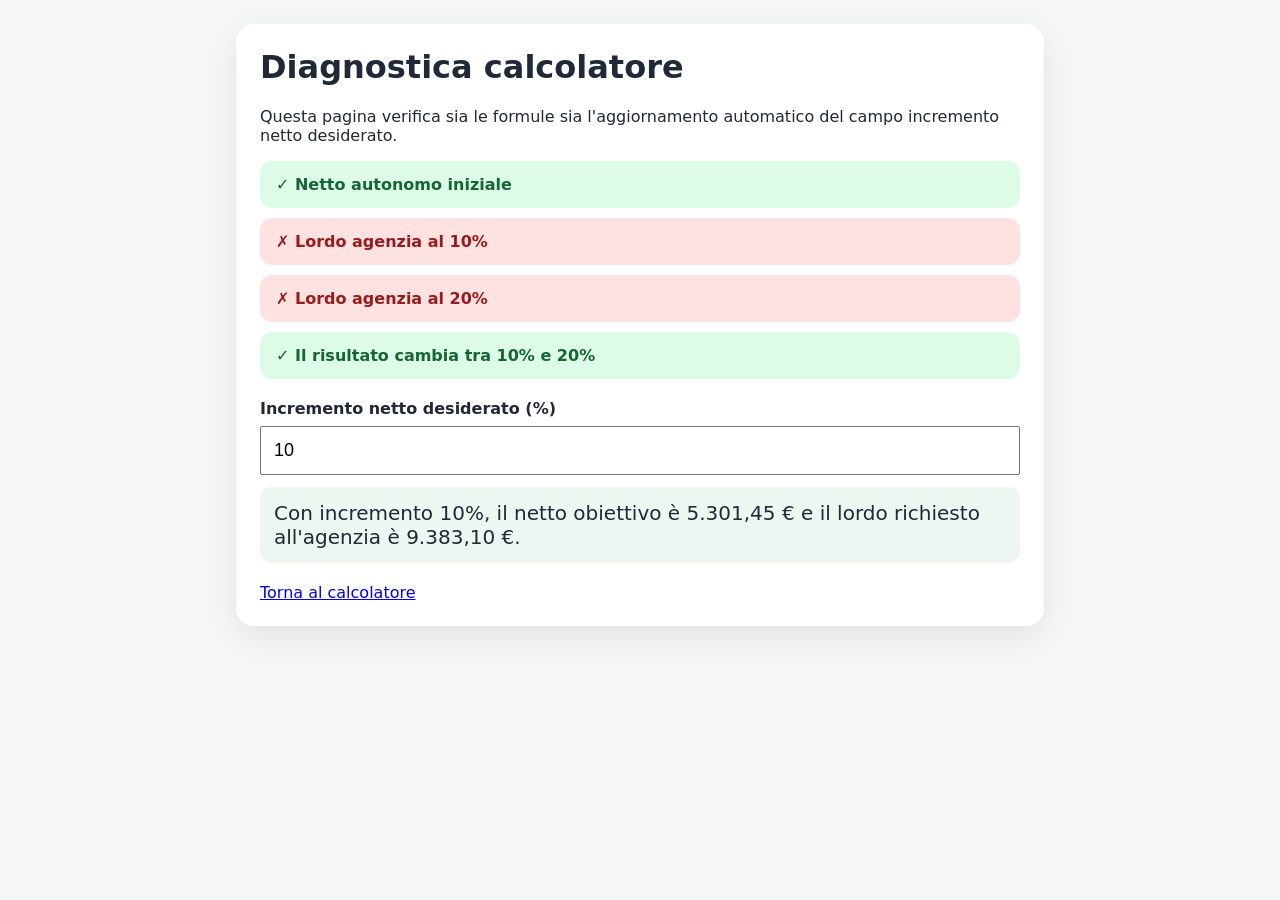
==== tests.html @ aea63d43 "Add visible automated diagnostics for calculation updates" ====
<!DOCTYPE html>
<html lang="it">
<head>
  <meta charset="UTF-8" />
  <meta name="viewport" content="width=device-width, initial-scale=1.0" />
  <title>Test calcolatore affittacamere</title>
  <style>
    body{font-family:system-ui,-apple-system,sans-serif;background:#f4f7f5;color:#1f2937;margin:0;padding:24px}
    main{max-width:760px;margin:auto;background:white;padding:24px;border-radius:18px;box-shadow:0 10px 30px rgba(0,0,0,.08)}
    h1{margin-top:0}.test{padding:14px 16px;border-radius:12px;margin:10px 0;font-weight:700}.ok{background:#dcfce7;color:#166534}.ko{background:#fee2e2;color:#991b1b}
    label{display:block;margin-top:20px;font-weight:700}input{font-size:18px;padding:12px;width:100%;box-sizing:border-box;margin-top:8px}.result{font-size:20px;margin-top:12px;padding:14px;background:#eef6f2;border-radius:12px}a{display:inline-block;margin-top:20px}
  </style>
</head>
<body>
<main>
  <h1>Diagnostica calcolatore</h1>
  <p>Questa pagina verifica sia le formule sia l'aggiornamento automatico del campo incremento netto desiderato.</p>
  <div id="tests"></div>
  <label for="increase">Incremento netto desiderato (%)</label>
  <input id="increase" inputmode="decimal" value="10" />
  <div id="liveResult" class="result"></div>
  <a href="./">Torna al calcolatore</a>
</main>
<script>
  const fmt = v => new Intl.NumberFormat('it-IT',{style:'currency',currency:'EUR'}).format(v);
  const parse = v => Number(String(v).trim().replace(',', '.'));
  function calc(increase){
    const gross=6300, ota=.235, agency=.20;
    const autNet=gross*(1-ota);
    const agencyResidual=1-ota-agency;
    const target=autNet*(1+increase/100);
    return {autNet,target,higherGross:target/agencyResidual};
  }
  const assertions=[
    ['Netto autonomo iniziale', Math.abs(calc(10).autNet-4819.5)<.01],
    ['Lordo agenzia al 10%', Math.abs(calc(10).higherGross-9382.21)<.1],
    ['Lordo agenzia al 20%', Math.abs(calc(20).higherGross-10235.75)<.1],
    ['Il risultato cambia tra 10% e 20%', Math.abs(calc(10).higherGross-calc(20).higherGross)>800]
  ];
  document.getElementById('tests').innerHTML=assertions.map(([name,ok])=>`<div class="test ${ok?'ok':'ko'}">${ok?'✓':'✗'} ${name}</div>`).join('');
  const input=document.getElementById('increase');
  const result=document.getElementById('liveResult');
  function update(){
    const value=parse(input.value);
    if(!Number.isFinite(value)){result.textContent='Valore non valido';return;}
    const r=calc(value);
    result.textContent=`Con incremento ${value}%, il netto obiettivo è ${fmt(r.target)} e il lordo richiesto all'agenzia è ${fmt(r.higherGross)}.`;
  }
  ['input','change','blur'].forEach(e=>input.addEventListener(e,update));
  update();
</script>
</body>
</html>
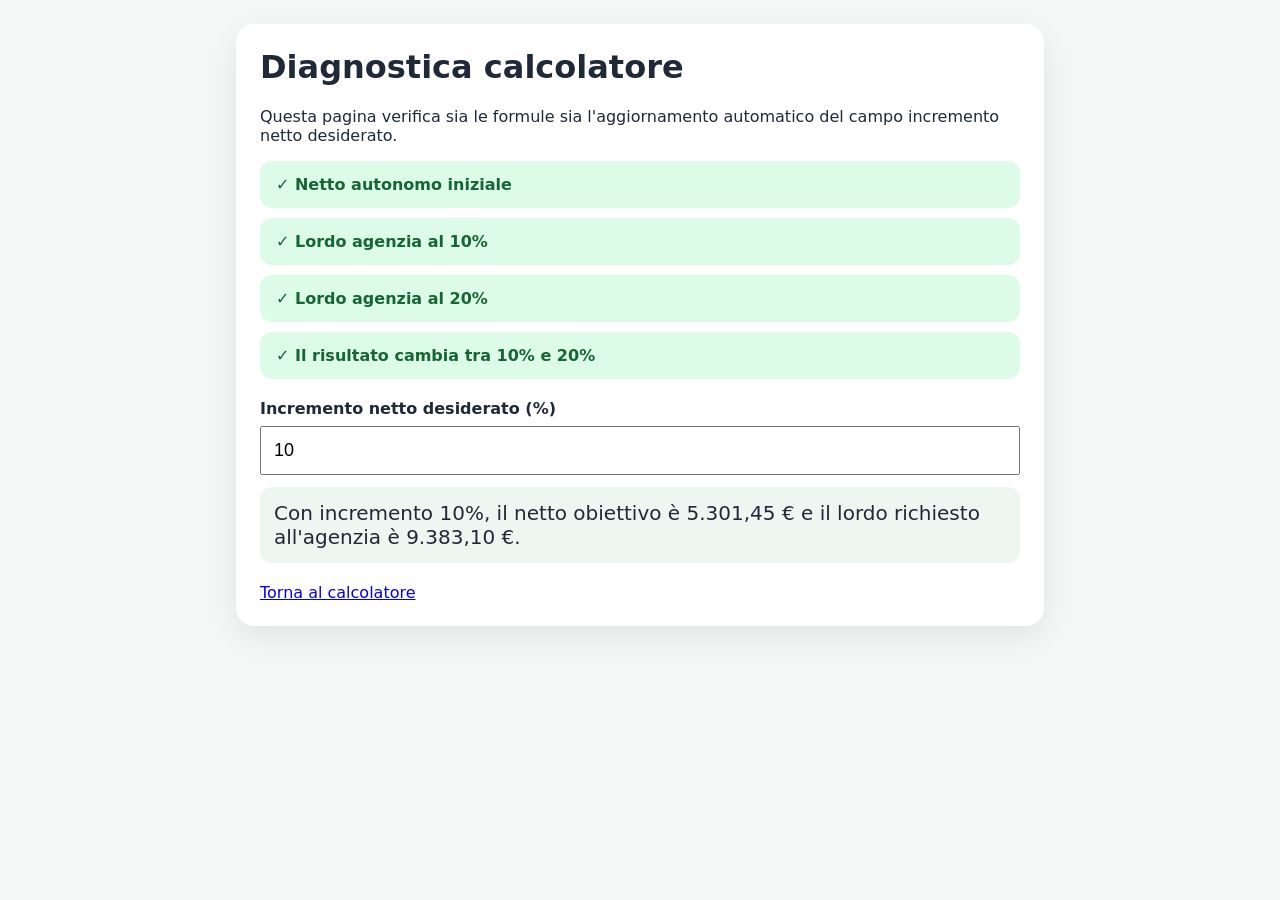
==== commit bcf4e1e9: "Correct diagnostic expected values" ====
--- a/tests.html
+++ b/tests.html
@@ -33,8 +33,8 @@
   }
   const assertions=[
     ['Netto autonomo iniziale', Math.abs(calc(10).autNet-4819.5)<.01],
-    ['Lordo agenzia al 10%', Math.abs(calc(10).higherGross-9382.21)<.1],
-    ['Lordo agenzia al 20%', Math.abs(calc(20).higherGross-10235.75)<.1],
+    ['Lordo agenzia al 10%', Math.abs(calc(10).higherGross-9383.10)<.1],
+    ['Lordo agenzia al 20%', Math.abs(calc(20).higherGross-10236.11)<.1],
     ['Il risultato cambia tra 10% e 20%', Math.abs(calc(10).higherGross-calc(20).higherGross)>800]
   ];
   document.getElementById('tests').innerHTML=assertions.map(([name,ok])=>`<div class="test ${ok?'ok':'ko'}">${ok?'✓':'✗'} ${name}</div>`).join('');
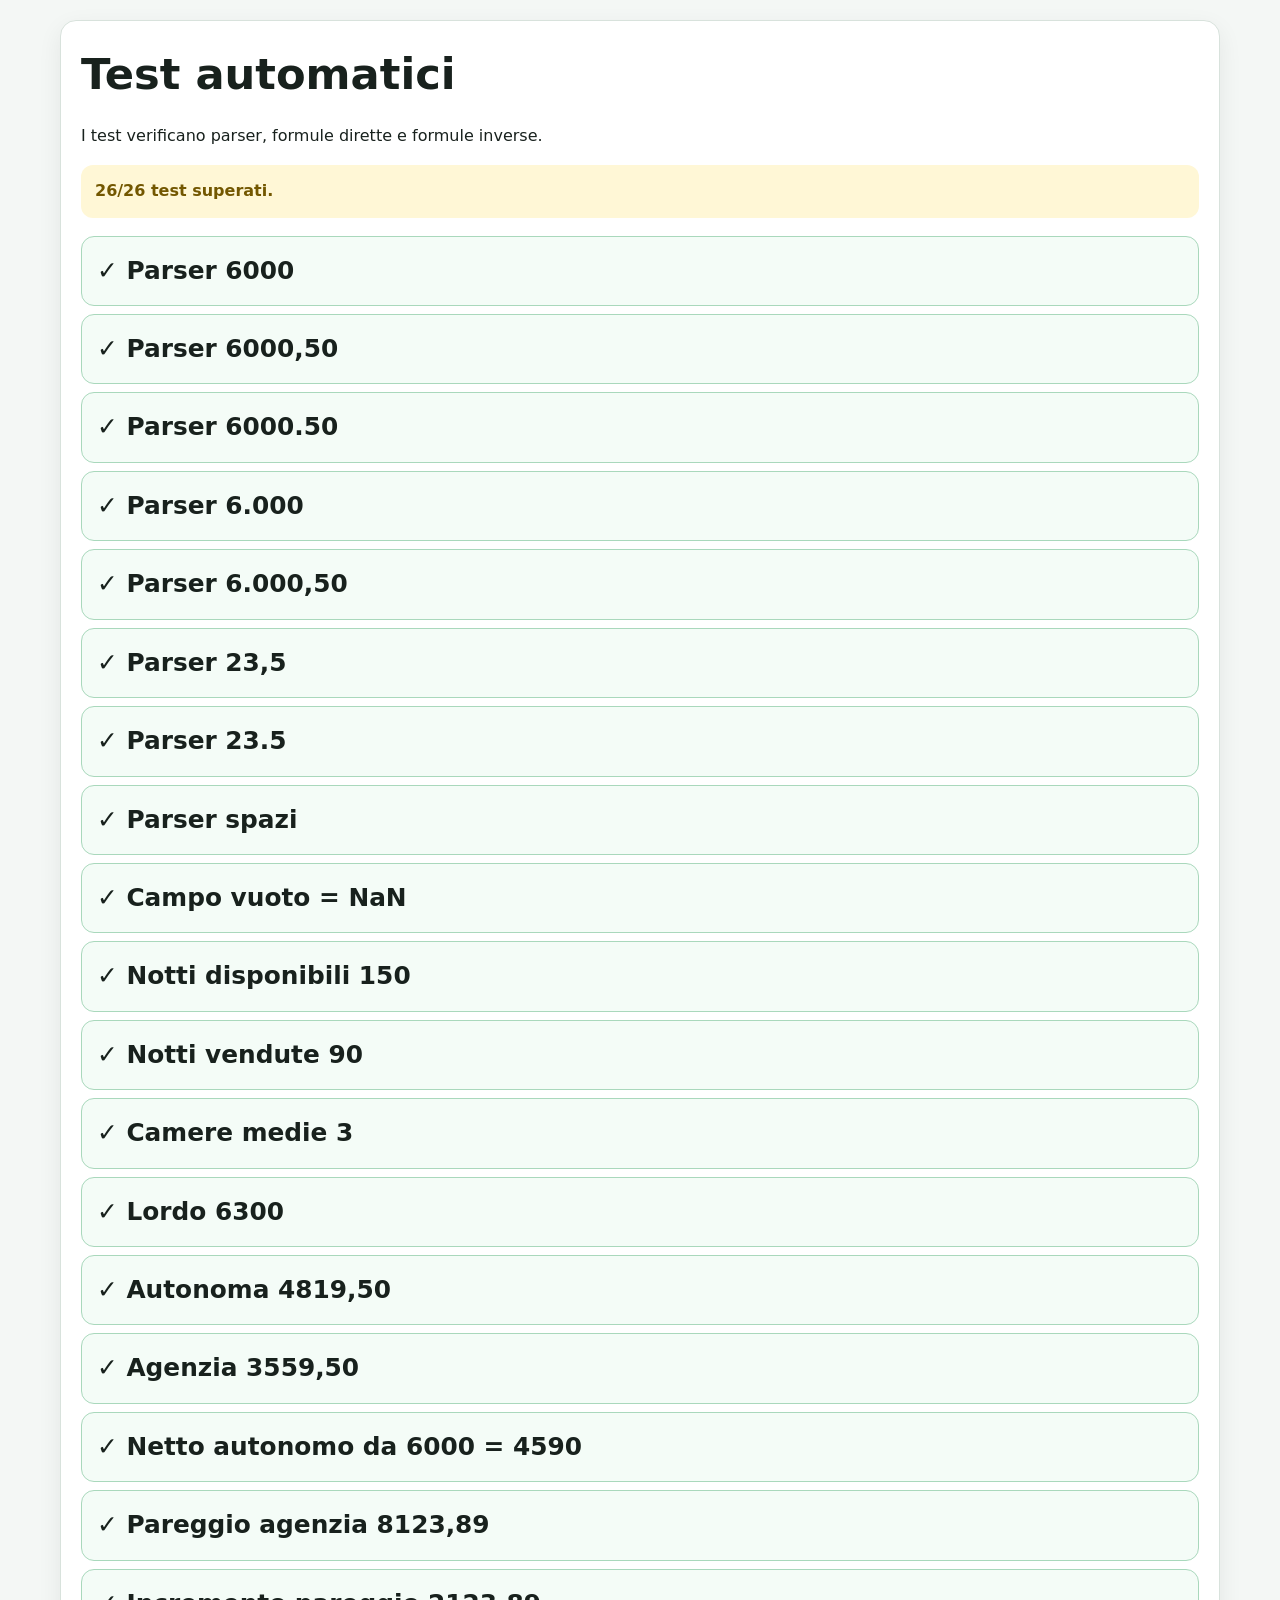
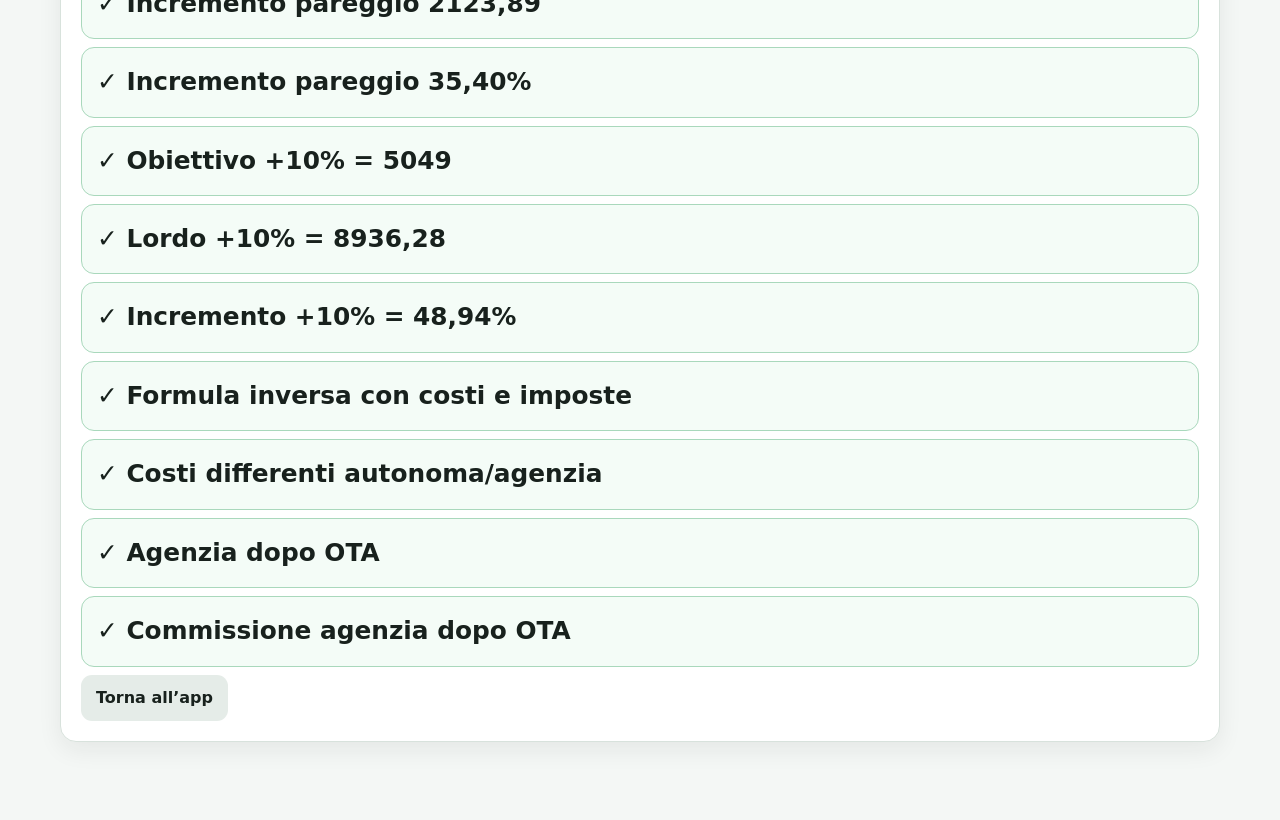
==== commit 7c52dba2: "Expand browser formula test suite" ====
--- a/tests.html
+++ b/tests.html
@@ -1,53 +1,9 @@
-<!DOCTYPE html>
-<html lang="it">
-<head>
-  <meta charset="UTF-8" />
-  <meta name="viewport" content="width=device-width, initial-scale=1.0" />
-  <title>Test calcolatore affittacamere</title>
-  <style>
-    body{font-family:system-ui,-apple-system,sans-serif;background:#f4f7f5;color:#1f2937;margin:0;padding:24px}
-    main{max-width:760px;margin:auto;background:white;padding:24px;border-radius:18px;box-shadow:0 10px 30px rgba(0,0,0,.08)}
-    h1{margin-top:0}.test{padding:14px 16px;border-radius:12px;margin:10px 0;font-weight:700}.ok{background:#dcfce7;color:#166534}.ko{background:#fee2e2;color:#991b1b}
-    label{display:block;margin-top:20px;font-weight:700}input{font-size:18px;padding:12px;width:100%;box-sizing:border-box;margin-top:8px}.result{font-size:20px;margin-top:12px;padding:14px;background:#eef6f2;border-radius:12px}a{display:inline-block;margin-top:20px}
-  </style>
-</head>
-<body>
-<main>
-  <h1>Diagnostica calcolatore</h1>
-  <p>Questa pagina verifica sia le formule sia l'aggiornamento automatico del campo incremento netto desiderato.</p>
-  <div id="tests"></div>
-  <label for="increase">Incremento netto desiderato (%)</label>
-  <input id="increase" inputmode="decimal" value="10" />
-  <div id="liveResult" class="result"></div>
-  <a href="./">Torna al calcolatore</a>
-</main>
-<script>
-  const fmt = v => new Intl.NumberFormat('it-IT',{style:'currency',currency:'EUR'}).format(v);
-  const parse = v => Number(String(v).trim().replace(',', '.'));
-  function calc(increase){
-    const gross=6300, ota=.235, agency=.20;
-    const autNet=gross*(1-ota);
-    const agencyResidual=1-ota-agency;
-    const target=autNet*(1+increase/100);
-    return {autNet,target,higherGross:target/agencyResidual};
-  }
-  const assertions=[
-    ['Netto autonomo iniziale', Math.abs(calc(10).autNet-4819.5)<.01],
-    ['Lordo agenzia al 10%', Math.abs(calc(10).higherGross-9383.10)<.1],
-    ['Lordo agenzia al 20%', Math.abs(calc(20).higherGross-10236.11)<.1],
-    ['Il risultato cambia tra 10% e 20%', Math.abs(calc(10).higherGross-calc(20).higherGross)>800]
-  ];
-  document.getElementById('tests').innerHTML=assertions.map(([name,ok])=>`<div class="test ${ok?'ok':'ko'}">${ok?'✓':'✗'} ${name}</div>`).join('');
-  const input=document.getElementById('increase');
-  const result=document.getElementById('liveResult');
-  function update(){
-    const value=parse(input.value);
-    if(!Number.isFinite(value)){result.textContent='Valore non valido';return;}
-    const r=calc(value);
-    result.textContent=`Con incremento ${value}%, il netto obiettivo è ${fmt(r.target)} e il lordo richiesto all'agenzia è ${fmt(r.higherGross)}.`;
-  }
-  ['input','change','blur'].forEach(e=>input.addEventListener(e,update));
-  update();
-</script>
-</body>
-</html>
+<!DOCTYPE html><html lang="it"><head><meta charset="UTF-8"><meta name="viewport" content="width=device-width,initial-scale=1"><title>Test formule</title><link rel="stylesheet" href="style.css?v=7"></head><body><main class="container"><section class="section"><h1>Test automatici</h1><p>I test verificano parser, formule dirette e formule inverse.</p><div id="summary" class="notice"></div><div id="tests"></div><a class="btn-link" href="./">Torna all’app</a></section></main><script src="core.js?v=7"></script><script>
+const C=AppCore,results=[];const near=(a,b,t=.02)=>Math.abs(a-b)<=t;function test(name,fn){try{const ok=!!fn();results.push({name,ok})}catch(e){results.push({name,ok:false,error:e.message})}}
+const base={rooms:5,days:30,averagePrice:70,occupancy:60,otaCommission:23.5,agencyCommission:20,agencyCommissionBase:'gross',minimumNet:2000,desiredIncrease:10,taxRate:0,includeTaxes:false,autCleaning:0,autFixed:0,autMaintenance:0,agencyCleaning:0,agencyFixed:0,agencyExtra:0,agencyMaintenance:0,autIncludeCleaning:false,autIncludeFixed:false,autIncludeMaintenance:false,agencyIncludeCleaning:false,agencyIncludeFixed:false,agencyIncludeExtra:false,agencyIncludeMaintenance:false};
+test('Parser 6000',()=>C.parseLocaleNumber('6000',{monetary:true})===6000);test('Parser 6000,50',()=>C.parseLocaleNumber('6000,50',{monetary:true})===6000.5);test('Parser 6000.50',()=>C.parseLocaleNumber('6000.50',{monetary:true})===6000.5);test('Parser 6.000',()=>C.parseLocaleNumber('6.000',{monetary:true})===6000);test('Parser 6.000,50',()=>C.parseLocaleNumber('6.000,50',{monetary:true})===6000.5);test('Parser 23,5',()=>C.parseLocaleNumber('23,5')===23.5);test('Parser 23.5',()=>C.parseLocaleNumber('23.5')===23.5);test('Parser spazi',()=>C.parseLocaleNumber(' 6 000,50 ',{monetary:true})===6000.5);test('Campo vuoto = NaN',()=>Number.isNaN(C.parseLocaleNumber('',{monetary:true})));
+const r=C.calculate(base);test('Notti disponibili 150',()=>r.available===150);test('Notti vendute 90',()=>near(r.sold,90));test('Camere medie 3',()=>near(r.avgOccupied,3));test('Lordo 6300',()=>near(r.gross,6300));test('Autonoma 4819,50',()=>near(r.autNet,4819.5));test('Agenzia 3559,50',()=>near(r.agencyNet,3559.5));
+const r6000=C.calculate(base,6000);test('Netto autonomo da 6000 = 4590',()=>near(r6000.autNet,4590));test('Pareggio agenzia 8123,89',()=>near(r6000.breakEvenGross,8123.89,.03));test('Incremento pareggio 2123,89',()=>near(r6000.breakEvenEuro,2123.89,.03));test('Incremento pareggio 35,40%',()=>near(r6000.breakEvenPct,35.398,.03));test('Obiettivo +10% = 5049',()=>near(r6000.targetNet,5049));test('Lordo +10% = 8936,28',()=>near(r6000.higherGross,8936.28,.03));test('Incremento +10% = 48,94%',()=>near(r6000.higherPct,48.938,.03));
+const costs={...base,includeTaxes:true,taxRate:20,autIncludeFixed:true,autFixed:300,autIncludeCleaning:true,autCleaning:200,agencyIncludeFixed:true,agencyFixed:100,agencyIncludeCleaning:true,agencyCleaning:0,agencyIncludeExtra:true,agencyExtra:150};const cr=C.calculate(costs,6000);test('Formula inversa con costi e imposte',()=>near(C.netFromGross(cr.breakEvenGross,cr.agencyResidual,cr.agencyCosts,cr.taxFactor),cr.autNet,.03));test('Costi differenti autonoma/agenzia',()=>cr.autCosts===500&&cr.agencyCosts===250);const after=C.calculate({...base,agencyCommissionBase:'afterOta'},6000);test('Agenzia dopo OTA',()=>near(after.agencyResidual,.612));test('Commissione agenzia dopo OTA',()=>near(after.agencyCost,918));
+const passed=results.filter(x=>x.ok).length;document.getElementById('summary').textContent=`${passed}/${results.length} test superati.`;document.getElementById('tests').innerHTML=results.map(x=>`<div class="card ${x.ok?'good-panel':'bad-panel'}" style="margin-bottom:8px"><strong>${x.ok?'✓':'✗'} ${x.name}</strong>${x.error?`<br>${x.error}`:''}</div>`).join('');window.TEST_RESULTS=results;
+</script></body></html>
--- a/style.css
+++ b/style.css
@@ -0,0 +1 @@
+:root{--bg:#f4f7f5;--surface:#fff;--text:#18211d;--muted:#5d6a64;--border:#d8e2dc;--primary:#1f6f50;--primary-dark:#174f3a;--green:#176b43;--green-bg:#e8f7ef;--red:#a92f2a;--red-bg:#fff0ef;--yellow:#735700;--yellow-bg:#fff7d6;--blue-bg:#eef7ff;--blue:#397eae;--shadow:0 8px 24px rgba(24,33,29,.07)}*{box-sizing:border-box}html{scroll-behavior:smooth}body{margin:0;font-family:system-ui,-apple-system,"Segoe UI",sans-serif;background:var(--bg);color:var(--text);line-height:1.55;font-size:16px}header{background:linear-gradient(135deg,#174d38,#2a805e);color:#fff;padding:30px 18px;border-radius:0 0 22px 22px}.inner,.container{width:min(1160px,calc(100% - 24px));margin:auto}.container{padding:20px 0 60px}h1{margin:0 0 6px;font-size:clamp(1.8rem,5vw,2.7rem)}h2{margin:0 0 8px;font-size:clamp(1.25rem,4vw,1.7rem)}h3{margin-top:0}.section{background:var(--surface);border:1px solid var(--border);border-radius:16px;padding:20px;margin-bottom:18px;box-shadow:var(--shadow)}.grid{display:grid;grid-template-columns:repeat(2,minmax(0,1fr));gap:15px}.grid-3{grid-template-columns:repeat(3,minmax(0,1fr))}.split{display:grid;grid-template-columns:repeat(2,minmax(0,1fr));gap:16px}.top{margin-top:16px}.field{display:flex;flex-direction:column;gap:6px}.field small,.explain{color:var(--muted);font-size:.9rem;margin-top:0}label,legend{font-weight:750}input,select,textarea,button,.btn-link{font:inherit}input,select,textarea{width:100%;min-height:48px;border:2px solid #b8c7bf;border-radius:11px;padding:10px 12px;background:#fff;color:var(--text)}input:not([type=checkbox]),select{background:var(--blue-bg);border-color:var(--blue)}input:focus,select:focus,textarea:focus,button:focus-visible,.btn-link:focus-visible{outline:3px solid rgba(31,111,80,.28);outline-offset:2px}input[type=checkbox]{width:21px;height:21px;min-height:auto;accent-color:var(--primary)}button,.btn-link{min-height:46px;border:0;border-radius:11px;padding:11px 15px;font-weight:750;cursor:pointer;text-decoration:none;display:inline-flex;align-items:center;justify-content:center}.btn-primary{background:var(--primary);color:#fff}.btn-secondary,.btn-link{background:#e5ece8;color:var(--text)}.toolbar{display:flex;gap:10px;flex-wrap:wrap;margin:18px 0}.error-box{display:none;background:var(--red-bg);border:1px solid #e3a7a3;color:var(--red);padding:14px;border-radius:12px;margin-bottom:16px;font-weight:700}.change-toast{display:none;position:sticky;top:8px;z-index:20;background:#172a22;color:#fff;padding:12px 14px;border-radius:12px;margin-bottom:12px}.change-toast.show{display:block}.notice{padding:14px;border-radius:12px;background:var(--yellow-bg);color:var(--yellow);margin-bottom:18px;font-weight:650}.cards{display:grid;grid-template-columns:repeat(4,minmax(0,1fr));gap:13px}.card,.result-panel{background:#f8faf9;border:1px solid var(--border);border-radius:13px;padding:15px}.card span{display:block;color:var(--muted);font-size:.88rem;margin-bottom:6px}.card strong,.big{font-size:clamp(1.18rem,4vw,1.55rem);overflow-wrap:anywhere}.result-row{display:flex;justify-content:space-between;gap:14px;padding:9px 0;border-bottom:1px dashed var(--border)}.result-row strong{text-align:right}.loss{display:none;margin-top:10px;background:var(--red-bg);color:var(--red);padding:10px;border-radius:10px;font-weight:800}.negative{color:var(--red)!important}.bad-panel{border-color:#df9d99;background:#fff8f7}.good-panel{border-color:#a9d8bc;background:#f4fcf7}.decision{border:2px solid #9bc9b5}.lead{font-size:1.04rem;margin-bottom:14px}.cost-grid{display:grid;grid-template-columns:1fr minmax(110px,160px);gap:10px;align-items:center}fieldset{border:1px solid var(--border);border-radius:13px;padding:15px}.tax-row{display:flex;align-items:center;gap:10px;margin-top:15px}.tax-row input[type=text],.tax-row input:not([type=checkbox]){width:130px}.scenario-form{display:grid;grid-template-columns:1fr auto;gap:10px;margin:14px 0}.scenario-item{display:flex;justify-content:space-between;gap:10px;padding:10px;border-bottom:1px solid var(--border)}textarea{min-height:360px;resize:vertical}details>summary{cursor:pointer;font-weight:800;padding:6px 0}table{min-width:760px}footer{text-align:center;color:var(--muted);padding:15px}.updated{animation:flash 1.1s}@keyframes flash{40%{box-shadow:0 0 0 6px rgba(31,111,80,.15)}}@media(max-width:900px){.grid-3,.cards{grid-template-columns:repeat(2,minmax(0,1fr))}}@media(max-width:680px){body{font-size:16px}.inner,.container{width:min(100% - 16px,1160px)}.section{padding:15px}.grid,.grid-3,.split,.cards{grid-template-columns:1fr}.toolbar>*{flex:1 1 100%}.result-row{flex-direction:column;gap:2px}.result-row strong{text-align:left}.scenario-form{grid-template-columns:1fr}.cost-grid{grid-template-columns:1fr 120px}textarea{min-height:440px}}
